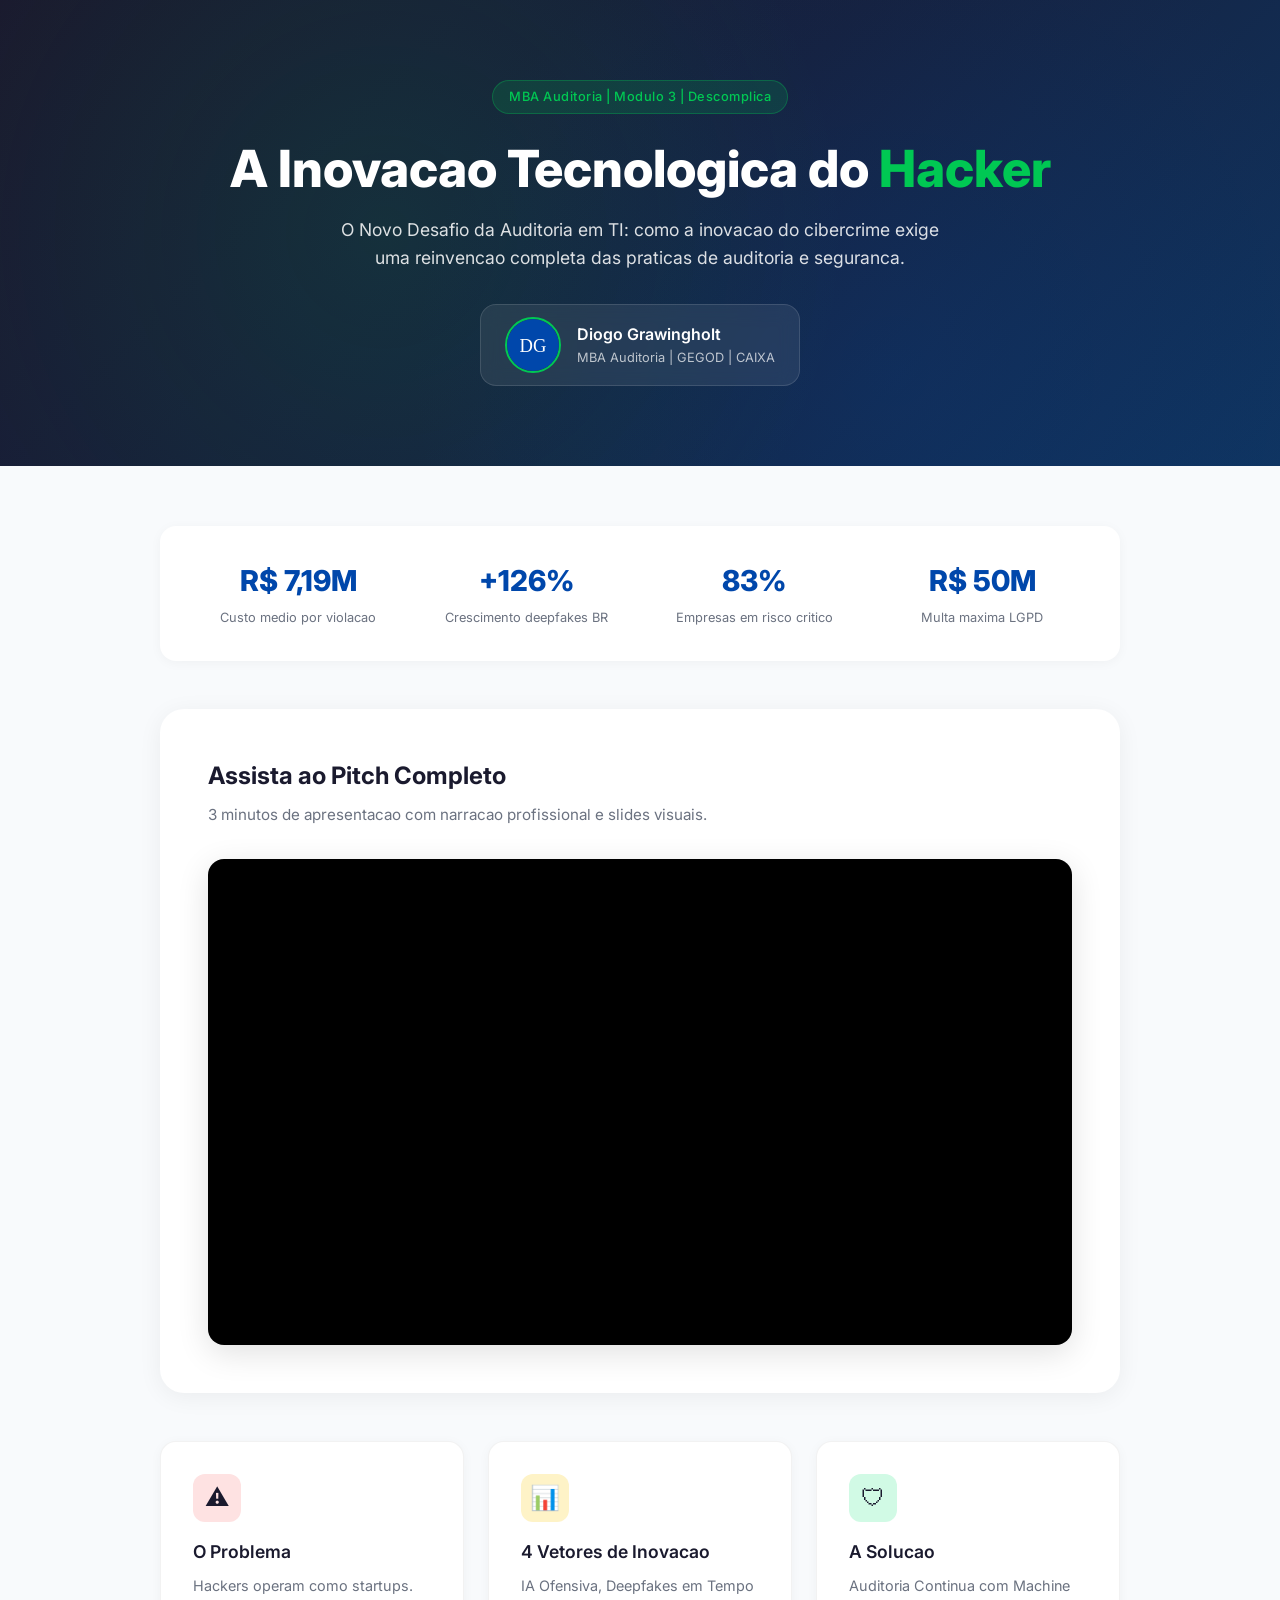
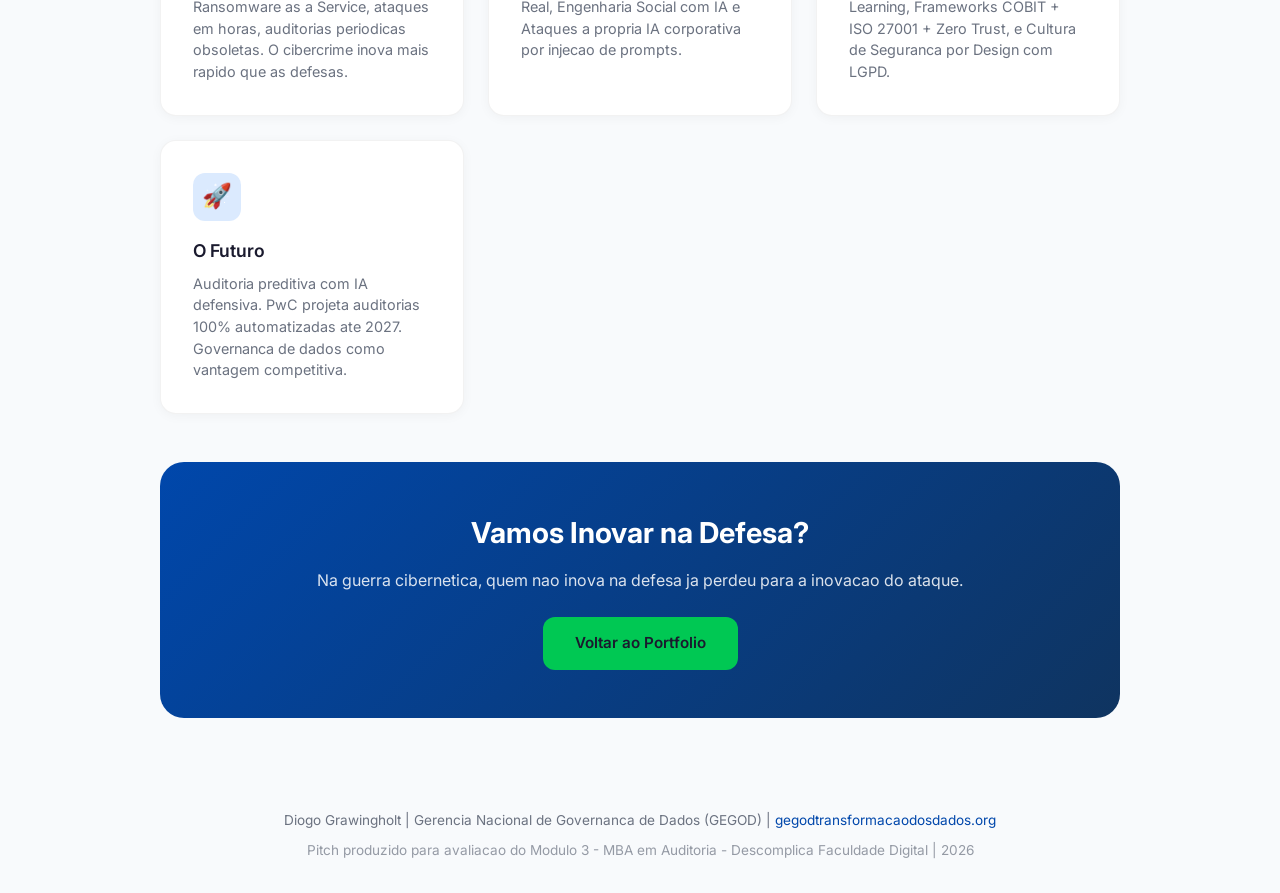
==== pitch-auditoria-ti/index.html @ c82639f3 "feat: Adiciona pagina do Pitch - A Inovacao Tecnologica do Hacker (Auditoria de TI) - Pagina dedicad" ====
<!DOCTYPE html>
<html lang="pt-BR">
<head>
    <meta charset="UTF-8">
    <meta name="viewport" content="width=device-width, initial-scale=1.0">
    <title>Pitch | A Inovação Tecnológica do Hacker - Auditoria de TI</title>
    <meta name="description" content="Pitch MBA Auditoria - A Inovação Tecnológica do Hacker: O Novo Desafio da Auditoria em TI. Por Diogo Grawingholt.">
    <link rel="preconnect" href="https://fonts.googleapis.com">
    <link href="https://fonts.googleapis.com/css2?family=Inter:wght@300;400;500;600;700;800&display=swap" rel="stylesheet">
    <style>
        * { margin: 0; padding: 0; box-sizing: border-box; }
        
        :root {
            --primary: #0047AB;
            --primary-light: #E8F0FE;
            --accent: #00C853;
            --dark: #1A1A2E;
            --gray: #6B7280;
            --light: #F8FAFC;
            --white: #FFFFFF;
        }
        
        body {
            font-family: 'Inter', -apple-system, sans-serif;
            background: var(--light);
            color: var(--dark);
            line-height: 1.6;
        }
        
        .hero {
            background: linear-gradient(135deg, var(--dark) 0%, #16213E 50%, #0F3460 100%);
            color: white;
            padding: 80px 20px;
            text-align: center;
            position: relative;
            overflow: hidden;
        }
        
        .hero::before {
            content: '';
            position: absolute;
            top: 0; left: 0; right: 0; bottom: 0;
            background: radial-gradient(circle at 30% 50%, rgba(0,200,83,0.1) 0%, transparent 50%),
                        radial-gradient(circle at 70% 80%, rgba(0,71,171,0.15) 0%, transparent 50%);
        }
        
        .hero-content { position: relative; z-index: 1; max-width: 900px; margin: 0 auto; }
        
        .hero-badge {
            display: inline-block;
            background: rgba(0,200,83,0.15);
            border: 1px solid rgba(0,200,83,0.3);
            color: var(--accent);
            padding: 6px 16px;
            border-radius: 20px;
            font-size: 0.8rem;
            font-weight: 500;
            letter-spacing: 0.5px;
            margin-bottom: 24px;
        }
        
        .hero h1 {
            font-size: clamp(2rem, 5vw, 3.2rem);
            font-weight: 800;
            margin-bottom: 16px;
            line-height: 1.2;
        }
        
        .hero h1 span { color: var(--accent); }
        
        .hero p {
            font-size: 1.1rem;
            opacity: 0.85;
            max-width: 600px;
            margin: 0 auto 32px;
        }
        
        .author-card {
            display: inline-flex;
            align-items: center;
            gap: 16px;
            background: rgba(255,255,255,0.08);
            border: 1px solid rgba(255,255,255,0.12);
            border-radius: 16px;
            padding: 12px 24px;
            backdrop-filter: blur(10px);
        }
        
        .author-photo {
            width: 56px; height: 56px;
            border-radius: 50%;
            border: 2px solid var(--accent);
            object-fit: cover;
        }
        
        .author-info { text-align: left; }
        .author-info h3 { font-size: 1rem; font-weight: 600; }
        .author-info p { font-size: 0.8rem; opacity: 0.7; margin: 0; }
        
        .container { max-width: 1000px; margin: 0 auto; padding: 60px 20px; }
        
        .video-section {
            background: var(--white);
            border-radius: 24px;
            padding: 48px;
            box-shadow: 0 4px 24px rgba(0,0,0,0.06);
            margin-bottom: 48px;
        }
        
        .video-section h2 {
            font-size: 1.5rem;
            font-weight: 700;
            margin-bottom: 8px;
            color: var(--dark);
        }
        
        .video-section .subtitle {
            color: var(--gray);
            margin-bottom: 32px;
            font-size: 0.95rem;
        }
        
        .video-wrapper {
            position: relative;
            padding-bottom: 56.25%;
            height: 0;
            border-radius: 16px;
            overflow: hidden;
            background: #000;
            box-shadow: 0 8px 32px rgba(0,0,0,0.12);
        }
        
        .video-wrapper iframe, .video-wrapper video {
            position: absolute;
            top: 0; left: 0;
            width: 100%; height: 100%;
            border: none;
        }
        
        .highlights {
            display: grid;
            grid-template-columns: repeat(auto-fit, minmax(280px, 1fr));
            gap: 24px;
            margin-bottom: 48px;
        }
        
        .highlight-card {
            background: var(--white);
            border-radius: 16px;
            padding: 32px;
            box-shadow: 0 2px 12px rgba(0,0,0,0.04);
            border: 1px solid rgba(0,0,0,0.05);
            transition: transform 0.2s, box-shadow 0.2s;
        }
        
        .highlight-card:hover {
            transform: translateY(-4px);
            box-shadow: 0 8px 24px rgba(0,0,0,0.08);
        }
        
        .highlight-card .icon {
            width: 48px; height: 48px;
            border-radius: 12px;
            display: flex;
            align-items: center;
            justify-content: center;
            font-size: 1.5rem;
            margin-bottom: 16px;
        }
        
        .highlight-card h3 { font-size: 1.1rem; font-weight: 600; margin-bottom: 8px; }
        .highlight-card p { color: var(--gray); font-size: 0.9rem; line-height: 1.5; }
        
        .icon-problem { background: #FEE2E2; }
        .icon-solution { background: #D1FAE5; }
        .icon-future { background: #DBEAFE; }
        .icon-data { background: #FEF3C7; }
        
        .stats-bar {
            display: grid;
            grid-template-columns: repeat(auto-fit, minmax(150px, 1fr));
            gap: 16px;
            background: var(--white);
            border-radius: 16px;
            padding: 32px;
            box-shadow: 0 2px 12px rgba(0,0,0,0.04);
            margin-bottom: 48px;
            text-align: center;
        }
        
        .stat-item h4 {
            font-size: 1.8rem;
            font-weight: 800;
            color: var(--primary);
            margin-bottom: 4px;
        }
        
        .stat-item p { font-size: 0.8rem; color: var(--gray); }
        
        .cta-section {
            text-align: center;
            padding: 48px;
            background: linear-gradient(135deg, var(--primary) 0%, #0F3460 100%);
            border-radius: 24px;
            color: white;
        }
        
        .cta-section h2 { font-size: 1.8rem; font-weight: 700; margin-bottom: 12px; }
        .cta-section p { opacity: 0.85; margin-bottom: 24px; }
        
        .cta-btn {
            display: inline-block;
            background: var(--accent);
            color: var(--dark);
            padding: 14px 32px;
            border-radius: 12px;
            text-decoration: none;
            font-weight: 600;
            font-size: 0.95rem;
            transition: transform 0.2s;
        }
        
        .cta-btn:hover { transform: scale(1.05); }
        
        footer {
            text-align: center;
            padding: 32px 20px;
            color: var(--gray);
            font-size: 0.85rem;
        }
        
        footer a { color: var(--primary); text-decoration: none; }
        
        @media (max-width: 768px) {
            .hero { padding: 60px 20px; }
            .video-section { padding: 24px; }
            .container { padding: 32px 16px; }
        }
    </style>
</head>
<body>
    <section class="hero">
        <div class="hero-content">
            <div class="hero-badge">MBA Auditoria | Modulo 3 | Descomplica</div>
            <h1>A Inovacao Tecnologica do <span>Hacker</span></h1>
            <p>O Novo Desafio da Auditoria em TI: como a inovacao do cibercrime exige uma reinvencao completa das praticas de auditoria e seguranca.</p>
            <div class="author-card">
                <img src="https://drive.google.com/thumbnail?id=1hJM7ZNGX90kuk9GygXQZRJ73uEY96oWK&sz=w200" alt="Diogo Grawingholt" class="author-photo" onerror="this.src='data:image/svg+xml,<svg xmlns=%22http://www.w3.org/2000/svg%22 viewBox=%220 0 56 56%22><rect fill=%22%230047AB%22 width=%2256%22 height=%2256%22 rx=%2228%22/><text x=%2228%22 y=%2236%22 text-anchor=%22middle%22 fill=%22white%22 font-size=%2220%22>DG</text></svg>'">
                <div class="author-info">
                    <h3>Diogo Grawingholt</h3>
                    <p>MBA Auditoria | GEGOD | CAIXA</p>
                </div>
            </div>
        </div>
    </section>
    
    <div class="container">
        <div class="stats-bar">
            <div class="stat-item">
                <h4>R$ 7,19M</h4>
                <p>Custo medio por violacao</p>
            </div>
            <div class="stat-item">
                <h4>+126%</h4>
                <p>Crescimento deepfakes BR</p>
            </div>
            <div class="stat-item">
                <h4>83%</h4>
                <p>Empresas em risco critico</p>
            </div>
            <div class="stat-item">
                <h4>R$ 50M</h4>
                <p>Multa maxima LGPD</p>
            </div>
        </div>
        
        <section class="video-section">
            <h2>Assista ao Pitch Completo</h2>
            <p class="subtitle">3 minutos de apresentacao com narracao profissional e slides visuais.</p>
            <div class="video-wrapper">
                <iframe src="https://drive.google.com/file/d/1mTL8l2jeF5rjG9M4jO2i_tODW-f1FjG1/preview" allow="autoplay; encrypted-media" allowfullscreen></iframe>
            </div>
        </section>
        
        <div class="highlights">
            <div class="highlight-card">
                <div class="icon icon-problem">&#9888;</div>
                <h3>O Problema</h3>
                <p>Hackers operam como startups. Ransomware as a Service, ataques em horas, auditorias periodicas obsoletas. O cibercrime inova mais rapido que as defesas.</p>
            </div>
            <div class="highlight-card">
                <div class="icon icon-data">&#128202;</div>
                <h3>4 Vetores de Inovacao</h3>
                <p>IA Ofensiva, Deepfakes em Tempo Real, Engenharia Social com IA e Ataques a propria IA corporativa por injecao de prompts.</p>
            </div>
            <div class="highlight-card">
                <div class="icon icon-solution">&#128737;</div>
                <h3>A Solucao</h3>
                <p>Auditoria Continua com Machine Learning, Frameworks COBIT + ISO 27001 + Zero Trust, e Cultura de Seguranca por Design com LGPD.</p>
            </div>
            <div class="highlight-card">
                <div class="icon icon-future">&#128640;</div>
                <h3>O Futuro</h3>
                <p>Auditoria preditiva com IA defensiva. PwC projeta auditorias 100% automatizadas ate 2027. Governanca de dados como vantagem competitiva.</p>
            </div>
        </div>
        
        <section class="cta-section">
            <h2>Vamos Inovar na Defesa?</h2>
            <p>Na guerra cibernetica, quem nao inova na defesa ja perdeu para a inovacao do ataque.</p>
            <a href="https://gegodtransformacaodosdados.org/" class="cta-btn">Voltar ao Portfolio</a>
        </section>
    </div>
    
    <footer>
        <p>Diogo Grawingholt | Gerencia Nacional de Governanca de Dados (GEGOD) | <a href="https://gegodtransformacaodosdados.org/">gegodtransformacaodosdados.org</a></p>
        <p style="margin-top: 8px; opacity: 0.7;">Pitch produzido para avaliacao do Modulo 3 - MBA em Auditoria - Descomplica Faculdade Digital | 2026</p>
    </footer>
</body>
</html>
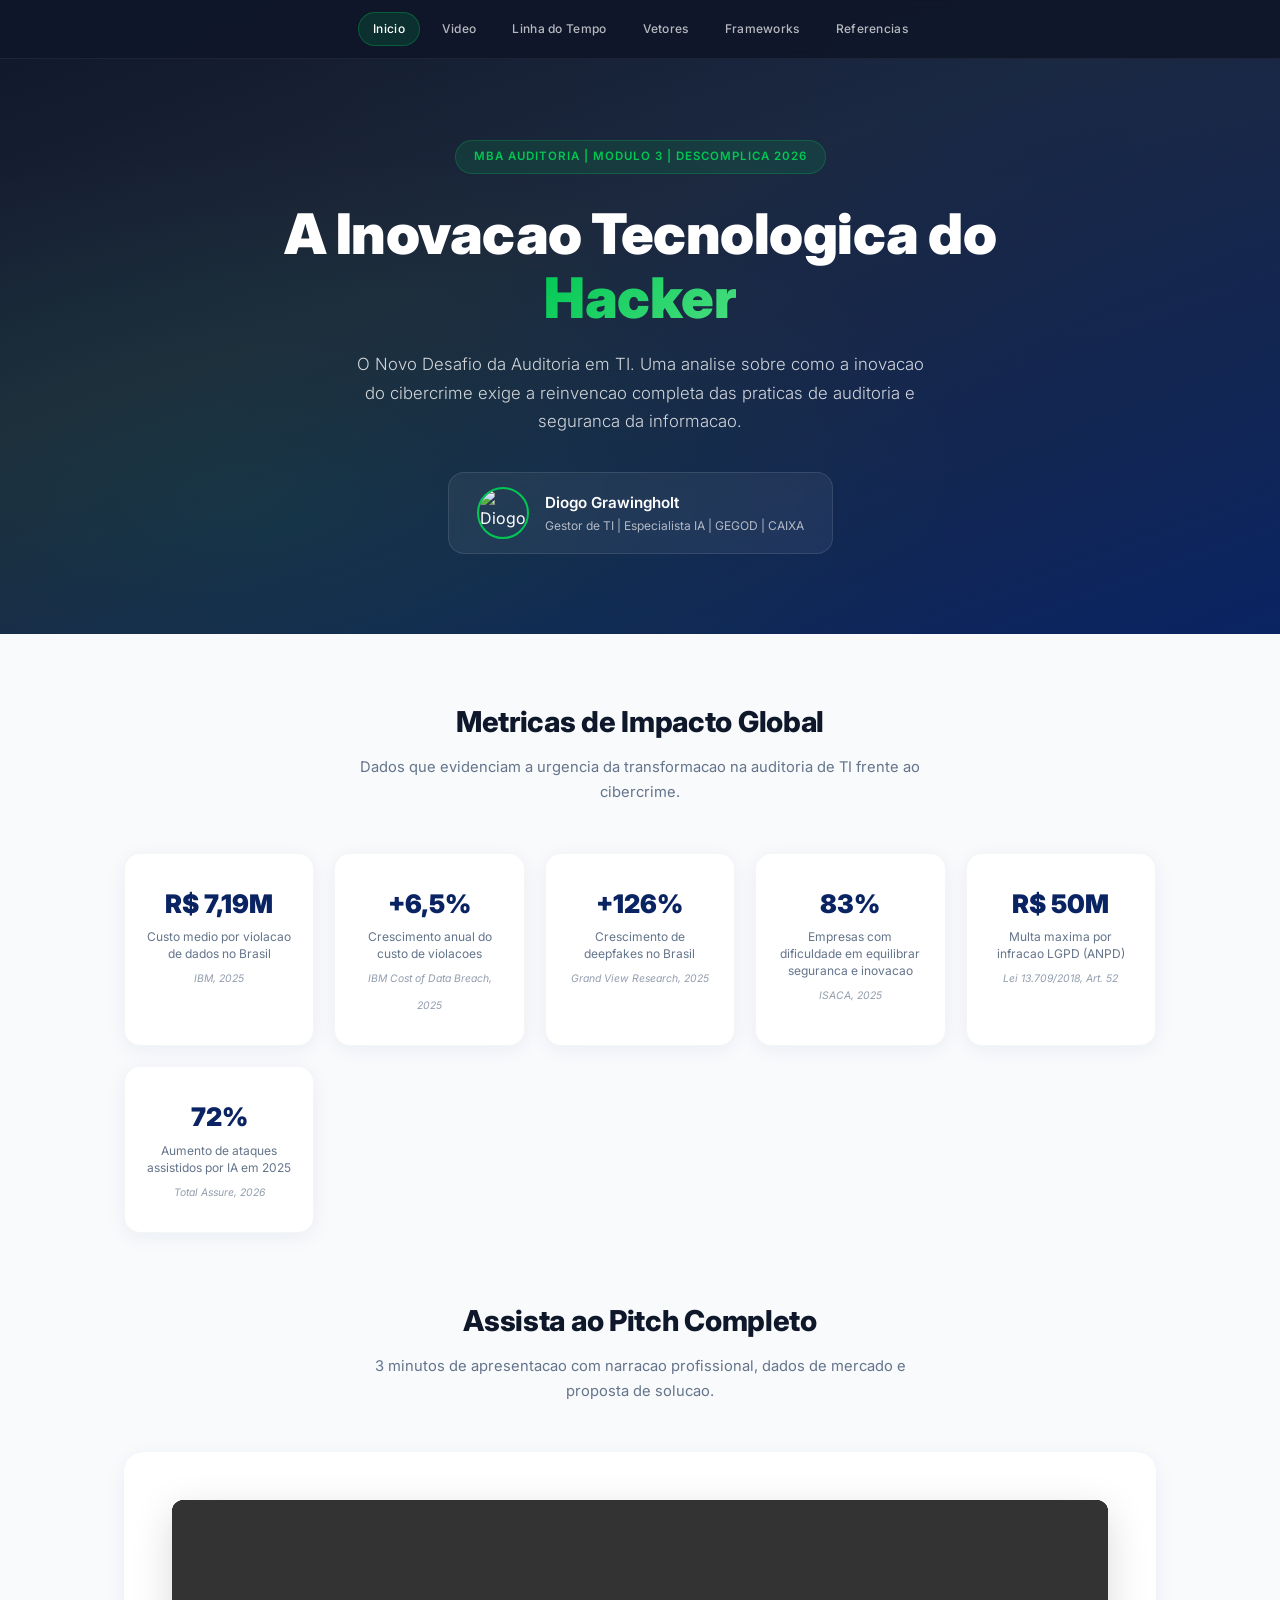
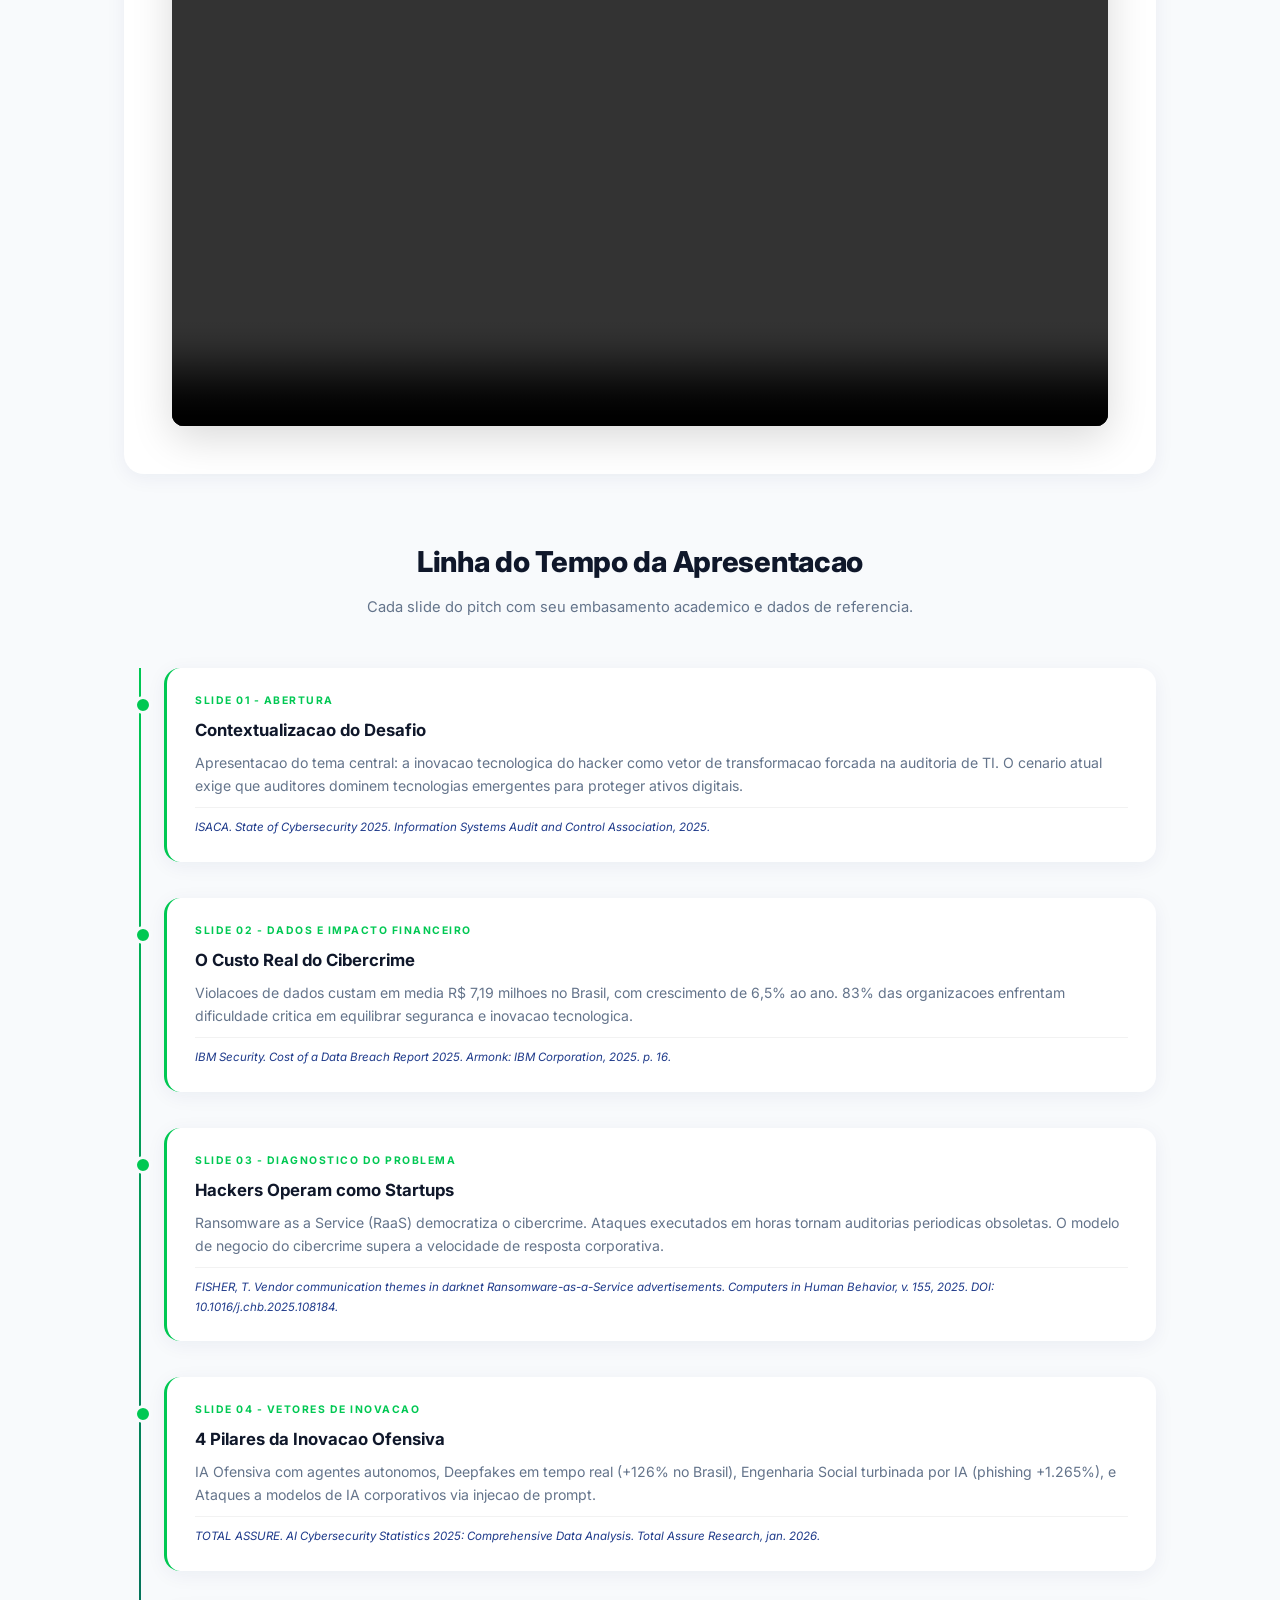
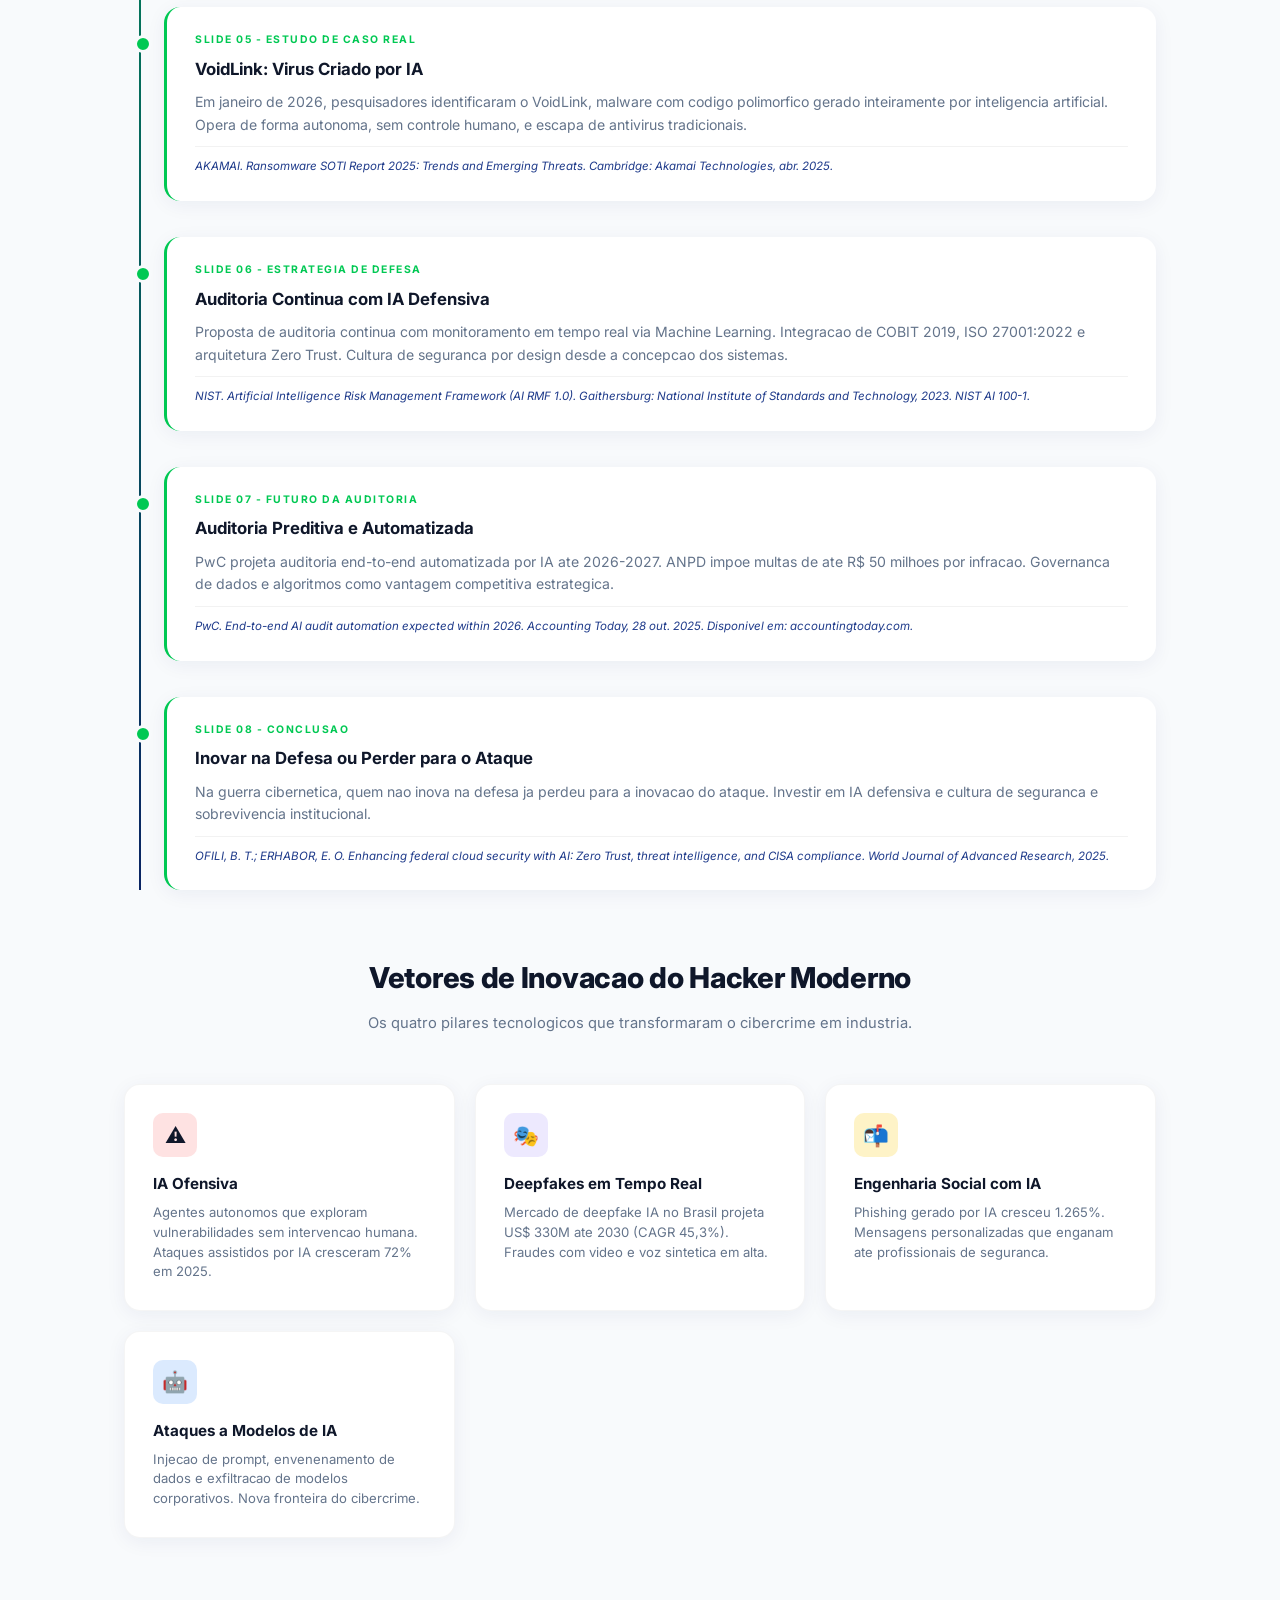
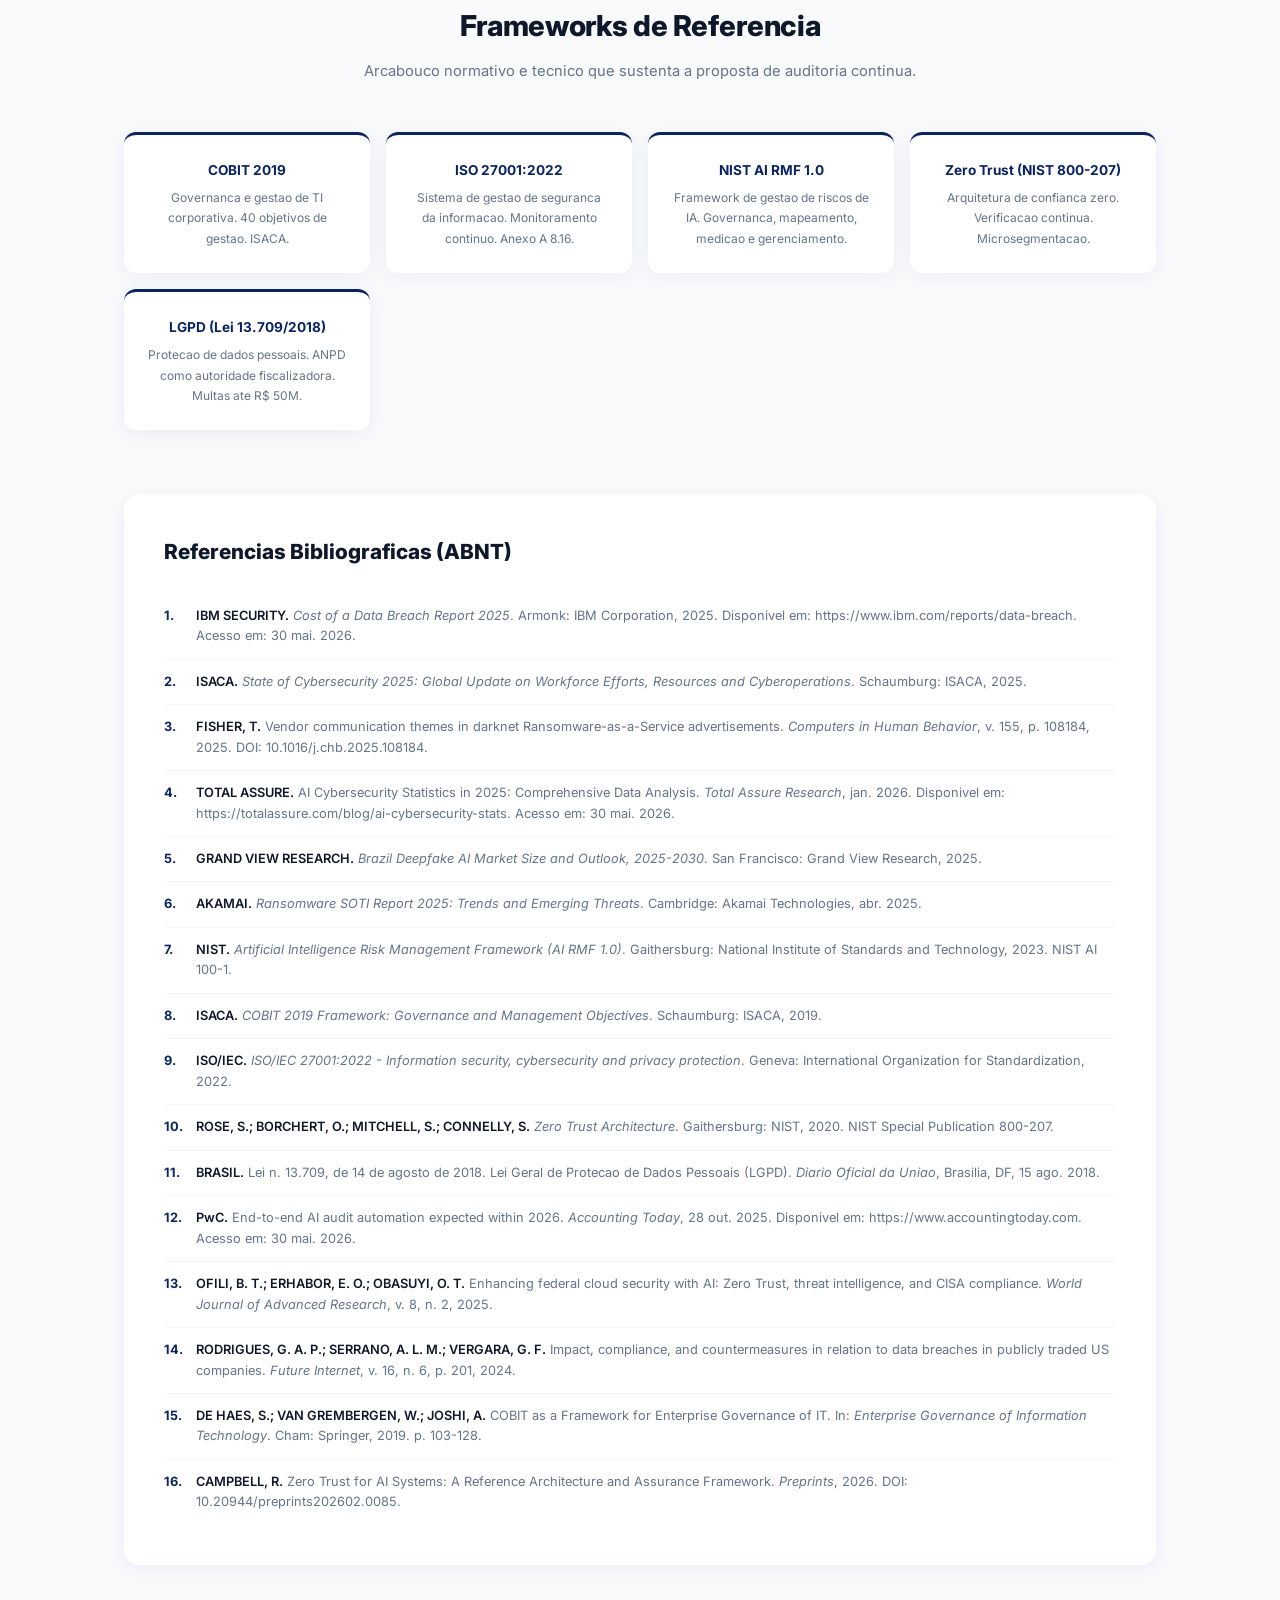
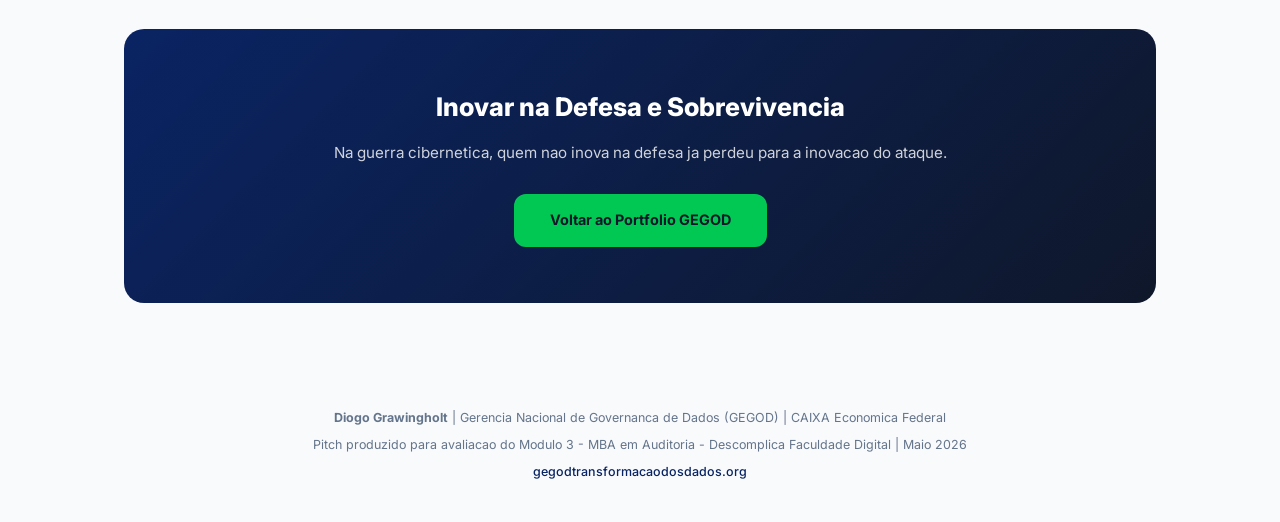
==== commit aa5b5532: "feat: pagina do pitch redesenhada com timeline, referencias ABNT e elementos profissionais" ====
--- a/pitch-auditoria-ti/index.html
+++ b/pitch-auditoria-ti/index.html
@@ -3,318 +3,372 @@
 <head>
     <meta charset="UTF-8">
     <meta name="viewport" content="width=device-width, initial-scale=1.0">
-    <title>Pitch | A Inovação Tecnológica do Hacker - Auditoria de TI</title>
-    <meta name="description" content="Pitch MBA Auditoria - A Inovação Tecnológica do Hacker: O Novo Desafio da Auditoria em TI. Por Diogo Grawingholt.">
+    <title>Pitch | A Inovacao Tecnologica do Hacker - Auditoria de TI | Diogo Grawingholt</title>
+    <meta name="description" content="Pitch MBA Auditoria - A Inovacao Tecnologica do Hacker: O Novo Desafio da Auditoria em TI. Modulo 3 - Descomplica. Por Diogo Grawingholt.">
+    <meta name="author" content="Diogo Grawingholt">
     <link rel="preconnect" href="https://fonts.googleapis.com">
-    <link href="https://fonts.googleapis.com/css2?family=Inter:wght@300;400;500;600;700;800&display=swap" rel="stylesheet">
+    <link href="https://fonts.googleapis.com/css2?family=Inter:wght@300;400;500;600;700;800;900&display=swap" rel="stylesheet">
     <style>
-        * { margin: 0; padding: 0; box-sizing: border-box; }
-        
-        :root {
-            --primary: #0047AB;
-            --primary-light: #E8F0FE;
-            --accent: #00C853;
-            --dark: #1A1A2E;
-            --gray: #6B7280;
-            --light: #F8FAFC;
-            --white: #FFFFFF;
+        *{margin:0;padding:0;box-sizing:border-box}
+        :root{
+            --primary:#0A2463;--primary-mid:#1E3A8A;--accent:#00C853;--accent-soft:#D1FAE5;
+            --dark:#0F172A;--gray:#64748B;--light:#F8FAFC;--white:#FFFFFF;
+            --card-shadow:0 4px 20px rgba(10,36,99,0.06);--radius:16px;
         }
-        
-        body {
-            font-family: 'Inter', -apple-system, sans-serif;
-            background: var(--light);
-            color: var(--dark);
-            line-height: 1.6;
-        }
-        
-        .hero {
-            background: linear-gradient(135deg, var(--dark) 0%, #16213E 50%, #0F3460 100%);
-            color: white;
-            padding: 80px 20px;
-            text-align: center;
-            position: relative;
-            overflow: hidden;
-        }
-        
-        .hero::before {
-            content: '';
-            position: absolute;
-            top: 0; left: 0; right: 0; bottom: 0;
-            background: radial-gradient(circle at 30% 50%, rgba(0,200,83,0.1) 0%, transparent 50%),
-                        radial-gradient(circle at 70% 80%, rgba(0,71,171,0.15) 0%, transparent 50%);
-        }
-        
-        .hero-content { position: relative; z-index: 1; max-width: 900px; margin: 0 auto; }
-        
-        .hero-badge {
-            display: inline-block;
-            background: rgba(0,200,83,0.15);
-            border: 1px solid rgba(0,200,83,0.3);
-            color: var(--accent);
-            padding: 6px 16px;
-            border-radius: 20px;
-            font-size: 0.8rem;
-            font-weight: 500;
-            letter-spacing: 0.5px;
-            margin-bottom: 24px;
-        }
-        
-        .hero h1 {
-            font-size: clamp(2rem, 5vw, 3.2rem);
-            font-weight: 800;
-            margin-bottom: 16px;
-            line-height: 1.2;
-        }
-        
-        .hero h1 span { color: var(--accent); }
-        
-        .hero p {
-            font-size: 1.1rem;
-            opacity: 0.85;
-            max-width: 600px;
-            margin: 0 auto 32px;
-        }
-        
-        .author-card {
-            display: inline-flex;
-            align-items: center;
-            gap: 16px;
-            background: rgba(255,255,255,0.08);
-            border: 1px solid rgba(255,255,255,0.12);
-            border-radius: 16px;
-            padding: 12px 24px;
-            backdrop-filter: blur(10px);
-        }
-        
-        .author-photo {
-            width: 56px; height: 56px;
-            border-radius: 50%;
-            border: 2px solid var(--accent);
-            object-fit: cover;
-        }
-        
-        .author-info { text-align: left; }
-        .author-info h3 { font-size: 1rem; font-weight: 600; }
-        .author-info p { font-size: 0.8rem; opacity: 0.7; margin: 0; }
-        
-        .container { max-width: 1000px; margin: 0 auto; padding: 60px 20px; }
-        
-        .video-section {
-            background: var(--white);
-            border-radius: 24px;
-            padding: 48px;
-            box-shadow: 0 4px 24px rgba(0,0,0,0.06);
-            margin-bottom: 48px;
-        }
-        
-        .video-section h2 {
-            font-size: 1.5rem;
-            font-weight: 700;
-            margin-bottom: 8px;
-            color: var(--dark);
-        }
-        
-        .video-section .subtitle {
-            color: var(--gray);
-            margin-bottom: 32px;
-            font-size: 0.95rem;
-        }
-        
-        .video-wrapper {
-            position: relative;
-            padding-bottom: 56.25%;
-            height: 0;
-            border-radius: 16px;
-            overflow: hidden;
-            background: #000;
-            box-shadow: 0 8px 32px rgba(0,0,0,0.12);
-        }
-        
-        .video-wrapper iframe, .video-wrapper video {
-            position: absolute;
-            top: 0; left: 0;
-            width: 100%; height: 100%;
-            border: none;
-        }
-        
-        .highlights {
-            display: grid;
-            grid-template-columns: repeat(auto-fit, minmax(280px, 1fr));
-            gap: 24px;
-            margin-bottom: 48px;
-        }
-        
-        .highlight-card {
-            background: var(--white);
-            border-radius: 16px;
-            padding: 32px;
-            box-shadow: 0 2px 12px rgba(0,0,0,0.04);
-            border: 1px solid rgba(0,0,0,0.05);
-            transition: transform 0.2s, box-shadow 0.2s;
-        }
-        
-        .highlight-card:hover {
-            transform: translateY(-4px);
-            box-shadow: 0 8px 24px rgba(0,0,0,0.08);
-        }
-        
-        .highlight-card .icon {
-            width: 48px; height: 48px;
-            border-radius: 12px;
-            display: flex;
-            align-items: center;
-            justify-content: center;
-            font-size: 1.5rem;
-            margin-bottom: 16px;
-        }
-        
-        .highlight-card h3 { font-size: 1.1rem; font-weight: 600; margin-bottom: 8px; }
-        .highlight-card p { color: var(--gray); font-size: 0.9rem; line-height: 1.5; }
-        
-        .icon-problem { background: #FEE2E2; }
-        .icon-solution { background: #D1FAE5; }
-        .icon-future { background: #DBEAFE; }
-        .icon-data { background: #FEF3C7; }
-        
-        .stats-bar {
-            display: grid;
-            grid-template-columns: repeat(auto-fit, minmax(150px, 1fr));
-            gap: 16px;
-            background: var(--white);
-            border-radius: 16px;
-            padding: 32px;
-            box-shadow: 0 2px 12px rgba(0,0,0,0.04);
-            margin-bottom: 48px;
-            text-align: center;
-        }
-        
-        .stat-item h4 {
-            font-size: 1.8rem;
-            font-weight: 800;
-            color: var(--primary);
-            margin-bottom: 4px;
-        }
-        
-        .stat-item p { font-size: 0.8rem; color: var(--gray); }
-        
-        .cta-section {
-            text-align: center;
-            padding: 48px;
-            background: linear-gradient(135deg, var(--primary) 0%, #0F3460 100%);
-            border-radius: 24px;
-            color: white;
-        }
-        
-        .cta-section h2 { font-size: 1.8rem; font-weight: 700; margin-bottom: 12px; }
-        .cta-section p { opacity: 0.85; margin-bottom: 24px; }
-        
-        .cta-btn {
-            display: inline-block;
-            background: var(--accent);
-            color: var(--dark);
-            padding: 14px 32px;
-            border-radius: 12px;
-            text-decoration: none;
-            font-weight: 600;
-            font-size: 0.95rem;
-            transition: transform 0.2s;
-        }
-        
-        .cta-btn:hover { transform: scale(1.05); }
-        
-        footer {
-            text-align: center;
-            padding: 32px 20px;
-            color: var(--gray);
-            font-size: 0.85rem;
-        }
-        
-        footer a { color: var(--primary); text-decoration: none; }
-        
-        @media (max-width: 768px) {
-            .hero { padding: 60px 20px; }
-            .video-section { padding: 24px; }
-            .container { padding: 32px 16px; }
+        body{font-family:'Inter',system-ui,sans-serif;background:var(--light);color:var(--dark);line-height:1.7;-webkit-font-smoothing:antialiased}
+        
+        /* NAV FIXA */
+        .nav{position:fixed;top:0;left:0;right:0;z-index:100;background:rgba(15,23,42,0.95);backdrop-filter:blur(12px);border-bottom:1px solid rgba(255,255,255,0.06);padding:12px 24px;display:flex;align-items:center;justify-content:center;gap:8px;flex-wrap:wrap}
+        .nav a{color:rgba(255,255,255,0.7);text-decoration:none;font-size:0.75rem;font-weight:500;padding:6px 14px;border-radius:20px;transition:all 0.2s;letter-spacing:0.3px}
+        .nav a:hover,.nav a.active{color:#fff;background:rgba(0,200,83,0.15);border:1px solid rgba(0,200,83,0.3)}
+        
+        /* HERO */
+        .hero{background:linear-gradient(160deg,var(--dark) 0%,#1E293B 40%,var(--primary) 100%);color:#fff;padding:140px 24px 80px;text-align:center;position:relative;overflow:hidden}
+        .hero::before{content:'';position:absolute;inset:0;background:radial-gradient(ellipse at 20% 80%,rgba(0,200,83,0.08) 0%,transparent 50%),radial-gradient(ellipse at 80% 20%,rgba(10,36,99,0.2) 0%,transparent 50%)}
+        .hero-content{position:relative;z-index:1;max-width:800px;margin:0 auto}
+        .hero-badge{display:inline-block;background:rgba(0,200,83,0.12);border:1px solid rgba(0,200,83,0.25);color:var(--accent);padding:6px 18px;border-radius:24px;font-size:0.72rem;font-weight:600;letter-spacing:1px;text-transform:uppercase;margin-bottom:28px}
+        .hero h1{font-size:clamp(2.2rem,5vw,3.5rem);font-weight:900;margin-bottom:20px;line-height:1.15;letter-spacing:-0.5px}
+        .hero h1 span{background:linear-gradient(135deg,var(--accent),#4ADE80);-webkit-background-clip:text;-webkit-text-fill-color:transparent}
+        .hero-sub{font-size:1.05rem;opacity:0.8;max-width:580px;margin:0 auto 36px;font-weight:300}
+        .author-card{display:inline-flex;align-items:center;gap:16px;background:rgba(255,255,255,0.06);border:1px solid rgba(255,255,255,0.1);border-radius:var(--radius);padding:14px 28px;backdrop-filter:blur(8px)}
+        .author-photo{width:52px;height:52px;border-radius:50%;border:2px solid var(--accent);object-fit:cover}
+        .author-info{text-align:left}
+        .author-info h3{font-size:0.95rem;font-weight:600}
+        .author-info p{font-size:0.75rem;opacity:0.65;margin:0}
+        
+        /* CONTAINER */
+        .container{max-width:1080px;margin:0 auto;padding:64px 24px}
+        section{scroll-margin-top:60px}
+        
+        /* SECTION TITLES */
+        .section-header{text-align:center;margin-bottom:48px}
+        .section-header h2{font-size:1.8rem;font-weight:800;color:var(--dark);margin-bottom:8px;letter-spacing:-0.3px}
+        .section-header p{color:var(--gray);font-size:0.92rem;max-width:560px;margin:0 auto}
+        
+        /* STATS */
+        .stats{display:grid;grid-template-columns:repeat(auto-fit,minmax(180px,1fr));gap:20px;margin-bottom:64px}
+        .stat-card{background:var(--white);border-radius:var(--radius);padding:28px 20px;text-align:center;box-shadow:var(--card-shadow);border:1px solid rgba(0,0,0,0.04);transition:transform 0.2s}
+        .stat-card:hover{transform:translateY(-3px)}
+        .stat-card h4{font-size:1.6rem;font-weight:900;color:var(--primary);margin-bottom:4px}
+        .stat-card p{font-size:0.75rem;color:var(--gray);line-height:1.4}
+        .stat-card .source{font-size:0.65rem;color:var(--gray);opacity:0.7;margin-top:8px;font-style:italic}
+        
+        /* VIDEO */
+        .video-section{background:var(--white);border-radius:20px;padding:48px;box-shadow:var(--card-shadow);margin-bottom:64px}
+        .video-wrapper{position:relative;padding-bottom:56.25%;height:0;border-radius:12px;overflow:hidden;background:#000;box-shadow:0 12px 40px rgba(0,0,0,0.15)}
+        .video-wrapper video,.video-wrapper iframe{position:absolute;top:0;left:0;width:100%;height:100%;border:none}
+        
+        /* TIMELINE */
+        .timeline{position:relative;padding-left:40px;margin-bottom:64px}
+        .timeline::before{content:'';position:absolute;left:15px;top:0;bottom:0;width:2px;background:linear-gradient(180deg,var(--accent),var(--primary))}
+        .timeline-item{position:relative;margin-bottom:36px;padding:24px 28px;background:var(--white);border-radius:var(--radius);box-shadow:var(--card-shadow);border-left:3px solid var(--accent)}
+        .timeline-item::before{content:'';position:absolute;left:-33px;top:28px;width:12px;height:12px;border-radius:50%;background:var(--accent);border:3px solid var(--light)}
+        .timeline-item .slide-num{font-size:0.65rem;font-weight:700;color:var(--accent);text-transform:uppercase;letter-spacing:1.5px;margin-bottom:6px}
+        .timeline-item h3{font-size:1.05rem;font-weight:700;color:var(--dark);margin-bottom:8px}
+        .timeline-item p{font-size:0.88rem;color:var(--gray);line-height:1.6}
+        .timeline-item .ref{font-size:0.72rem;color:var(--primary-mid);margin-top:10px;padding-top:10px;border-top:1px solid rgba(0,0,0,0.05);font-style:italic}
+        
+        /* HIGHLIGHTS GRID */
+        .highlights{display:grid;grid-template-columns:repeat(auto-fit,minmax(260px,1fr));gap:20px;margin-bottom:64px}
+        .highlight-card{background:var(--white);border-radius:var(--radius);padding:28px;box-shadow:var(--card-shadow);border:1px solid rgba(0,0,0,0.04);transition:transform 0.2s,box-shadow 0.2s}
+        .highlight-card:hover{transform:translateY(-4px);box-shadow:0 12px 32px rgba(0,0,0,0.08)}
+        .highlight-card .icon{width:44px;height:44px;border-radius:10px;display:flex;align-items:center;justify-content:center;font-size:1.3rem;margin-bottom:14px}
+        .highlight-card h3{font-size:0.95rem;font-weight:700;margin-bottom:6px}
+        .highlight-card p{color:var(--gray);font-size:0.82rem;line-height:1.5}
+        .ic-red{background:#FEE2E2}.ic-green{background:#D1FAE5}.ic-blue{background:#DBEAFE}.ic-yellow{background:#FEF3C7}.ic-purple{background:#EDE9FE}
+        
+        /* FRAMEWORKS */
+        .frameworks{display:grid;grid-template-columns:repeat(auto-fit,minmax(200px,1fr));gap:16px;margin-bottom:64px}
+        .fw-card{background:var(--white);border-radius:12px;padding:24px;text-align:center;box-shadow:var(--card-shadow);border-top:3px solid var(--primary)}
+        .fw-card h4{font-size:0.85rem;font-weight:700;color:var(--primary);margin-bottom:6px}
+        .fw-card p{font-size:0.75rem;color:var(--gray)}
+        
+        /* REFERENCES */
+        .references{background:var(--white);border-radius:var(--radius);padding:40px;box-shadow:var(--card-shadow);margin-bottom:64px}
+        .references h2{font-size:1.3rem;font-weight:800;margin-bottom:24px;color:var(--dark)}
+        .ref-list{list-style:none;counter-reset:ref-counter}
+        .ref-list li{counter-increment:ref-counter;padding:12px 0;border-bottom:1px solid rgba(0,0,0,0.04);font-size:0.8rem;color:var(--gray);line-height:1.6;padding-left:32px;position:relative}
+        .ref-list li::before{content:counter(ref-counter) ".";position:absolute;left:0;font-weight:700;color:var(--primary)}
+        .ref-list li:last-child{border-bottom:none}
+        .ref-list .author{font-weight:600;color:var(--dark)}
+        
+        /* CTA */
+        .cta-section{text-align:center;padding:56px 40px;background:linear-gradient(135deg,var(--primary) 0%,var(--dark) 100%);border-radius:20px;color:#fff}
+        .cta-section h2{font-size:1.6rem;font-weight:800;margin-bottom:12px}
+        .cta-section p{opacity:0.8;margin-bottom:28px;font-size:0.95rem}
+        .cta-btn{display:inline-block;background:var(--accent);color:var(--dark);padding:14px 36px;border-radius:12px;text-decoration:none;font-weight:700;font-size:0.9rem;transition:transform 0.2s,box-shadow 0.2s}
+        .cta-btn:hover{transform:scale(1.04);box-shadow:0 8px 24px rgba(0,200,83,0.3)}
+        
+        /* FOOTER */
+        footer{text-align:center;padding:40px 24px;color:var(--gray);font-size:0.78rem}
+        footer a{color:var(--primary);text-decoration:none;font-weight:500}
+        
+        @media(max-width:768px){
+            .hero{padding:120px 20px 60px}
+            .video-section{padding:24px}
+            .container{padding:40px 16px}
+            .timeline{padding-left:32px}
+            .references{padding:24px}
+            .nav{gap:4px}
+            .nav a{font-size:0.68rem;padding:5px 10px}
         }
     </style>
 </head>
 <body>
-    <section class="hero">
+    <!-- ============================================================
+         Pagina do Pitch: A Inovacao Tecnologica do Hacker
+         Autor: Diogo Grawingholt
+         MBA Auditoria - Modulo 3 - Descomplica Faculdade Digital
+         Site: https://gegodtransformacaodosdados.org
+         ============================================================ -->
+    
+    <nav class="nav">
+        <a href="#inicio" class="active">Inicio</a>
+        <a href="#video">Video</a>
+        <a href="#timeline">Linha do Tempo</a>
+        <a href="#vetores">Vetores</a>
+        <a href="#frameworks">Frameworks</a>
+        <a href="#referencias">Referencias</a>
+    </nav>
+    
+    <section class="hero" id="inicio">
         <div class="hero-content">
-            <div class="hero-badge">MBA Auditoria | Modulo 3 | Descomplica</div>
+            <div class="hero-badge">MBA Auditoria | Modulo 3 | Descomplica 2026</div>
             <h1>A Inovacao Tecnologica do <span>Hacker</span></h1>
-            <p>O Novo Desafio da Auditoria em TI: como a inovacao do cibercrime exige uma reinvencao completa das praticas de auditoria e seguranca.</p>
+            <p class="hero-sub">O Novo Desafio da Auditoria em TI. Uma analise sobre como a inovacao do cibercrime exige a reinvencao completa das praticas de auditoria e seguranca da informacao.</p>
             <div class="author-card">
-                <img src="https://drive.google.com/thumbnail?id=1hJM7ZNGX90kuk9GygXQZRJ73uEY96oWK&sz=w200" alt="Diogo Grawingholt" class="author-photo" onerror="this.src='data:image/svg+xml,<svg xmlns=%22http://www.w3.org/2000/svg%22 viewBox=%220 0 56 56%22><rect fill=%22%230047AB%22 width=%2256%22 height=%2256%22 rx=%2228%22/><text x=%2228%22 y=%2236%22 text-anchor=%22middle%22 fill=%22white%22 font-size=%2220%22>DG</text></svg>'">
+                <img src="https://files.manuscdn.com/user_upload_by_module/session_file/310519663233141751/OqyCrBVQhAOkahqF.png" alt="Diogo Grawingholt" class="author-photo">
                 <div class="author-info">
                     <h3>Diogo Grawingholt</h3>
-                    <p>MBA Auditoria | GEGOD | CAIXA</p>
+                    <p>Gestor de TI | Especialista IA | GEGOD | CAIXA</p>
                 </div>
             </div>
         </div>
     </section>
     
     <div class="container">
-        <div class="stats-bar">
-            <div class="stat-item">
-                <h4>R$ 7,19M</h4>
-                <p>Custo medio por violacao</p>
-            </div>
-            <div class="stat-item">
-                <h4>+126%</h4>
-                <p>Crescimento deepfakes BR</p>
-            </div>
-            <div class="stat-item">
-                <h4>83%</h4>
-                <p>Empresas em risco critico</p>
-            </div>
-            <div class="stat-item">
-                <h4>R$ 50M</h4>
-                <p>Multa maxima LGPD</p>
-            </div>
-        </div>
-        
-        <section class="video-section">
-            <h2>Assista ao Pitch Completo</h2>
-            <p class="subtitle">3 minutos de apresentacao com narracao profissional e slides visuais.</p>
-            <div class="video-wrapper">
-                <iframe src="https://drive.google.com/file/d/1mTL8l2jeF5rjG9M4jO2i_tODW-f1FjG1/preview" allow="autoplay; encrypted-media" allowfullscreen></iframe>
-            </div>
-        </section>
-        
-        <div class="highlights">
-            <div class="highlight-card">
-                <div class="icon icon-problem">&#9888;</div>
-                <h3>O Problema</h3>
-                <p>Hackers operam como startups. Ransomware as a Service, ataques em horas, auditorias periodicas obsoletas. O cibercrime inova mais rapido que as defesas.</p>
-            </div>
-            <div class="highlight-card">
-                <div class="icon icon-data">&#128202;</div>
-                <h3>4 Vetores de Inovacao</h3>
-                <p>IA Ofensiva, Deepfakes em Tempo Real, Engenharia Social com IA e Ataques a propria IA corporativa por injecao de prompts.</p>
-            </div>
-            <div class="highlight-card">
-                <div class="icon icon-solution">&#128737;</div>
-                <h3>A Solucao</h3>
-                <p>Auditoria Continua com Machine Learning, Frameworks COBIT + ISO 27001 + Zero Trust, e Cultura de Seguranca por Design com LGPD.</p>
-            </div>
-            <div class="highlight-card">
-                <div class="icon icon-future">&#128640;</div>
-                <h3>O Futuro</h3>
-                <p>Auditoria preditiva com IA defensiva. PwC projeta auditorias 100% automatizadas ate 2027. Governanca de dados como vantagem competitiva.</p>
-            </div>
-        </div>
-        
+        
+        <!-- METRICAS DE IMPACTO -->
+        <section id="metricas">
+            <div class="section-header">
+                <h2>Metricas de Impacto Global</h2>
+                <p>Dados que evidenciam a urgencia da transformacao na auditoria de TI frente ao cibercrime.</p>
+            </div>
+            <div class="stats">
+                <div class="stat-card">
+                    <h4>R$ 7,19M</h4>
+                    <p>Custo medio por violacao de dados no Brasil</p>
+                    <span class="source">IBM, 2025</span>
+                </div>
+                <div class="stat-card">
+                    <h4>+6,5%</h4>
+                    <p>Crescimento anual do custo de violacoes</p>
+                    <span class="source">IBM Cost of Data Breach, 2025</span>
+                </div>
+                <div class="stat-card">
+                    <h4>+126%</h4>
+                    <p>Crescimento de deepfakes no Brasil</p>
+                    <span class="source">Grand View Research, 2025</span>
+                </div>
+                <div class="stat-card">
+                    <h4>83%</h4>
+                    <p>Empresas com dificuldade em equilibrar seguranca e inovacao</p>
+                    <span class="source">ISACA, 2025</span>
+                </div>
+                <div class="stat-card">
+                    <h4>R$ 50M</h4>
+                    <p>Multa maxima por infracao LGPD (ANPD)</p>
+                    <span class="source">Lei 13.709/2018, Art. 52</span>
+                </div>
+                <div class="stat-card">
+                    <h4>72%</h4>
+                    <p>Aumento de ataques assistidos por IA em 2025</p>
+                    <span class="source">Total Assure, 2026</span>
+                </div>
+            </div>
+        </section>
+        
+        <!-- VIDEO -->
+        <section id="video">
+            <div class="section-header">
+                <h2>Assista ao Pitch Completo</h2>
+                <p>3 minutos de apresentacao com narracao profissional, dados de mercado e proposta de solucao.</p>
+            </div>
+            <div class="video-section">
+                <div class="video-wrapper">
+                    <video controls preload="metadata" style="background:#000;">
+                        <source src="video.mp4" type="video/mp4">
+                        Seu navegador nao suporta video HTML5. <a href="https://drive.google.com/file/d/1mTL8l2jeF5rjG9M4jO2i_tODW-f1FjG1/view">Clique aqui para assistir.</a>
+                    </video>
+                </div>
+            </div>
+        </section>
+        
+        <!-- LINHA DO TEMPO DOS SLIDES -->
+        <section id="timeline">
+            <div class="section-header">
+                <h2>Linha do Tempo da Apresentacao</h2>
+                <p>Cada slide do pitch com seu embasamento academico e dados de referencia.</p>
+            </div>
+            <div class="timeline">
+                <div class="timeline-item">
+                    <div class="slide-num">Slide 01 - Abertura</div>
+                    <h3>Contextualizacao do Desafio</h3>
+                    <p>Apresentacao do tema central: a inovacao tecnologica do hacker como vetor de transformacao forcada na auditoria de TI. O cenario atual exige que auditores dominem tecnologias emergentes para proteger ativos digitais.</p>
+                    <div class="ref">ISACA. <em>State of Cybersecurity 2025</em>. Information Systems Audit and Control Association, 2025.</div>
+                </div>
+                <div class="timeline-item">
+                    <div class="slide-num">Slide 02 - Dados e Impacto Financeiro</div>
+                    <h3>O Custo Real do Cibercrime</h3>
+                    <p>Violacoes de dados custam em media R$ 7,19 milhoes no Brasil, com crescimento de 6,5% ao ano. 83% das organizacoes enfrentam dificuldade critica em equilibrar seguranca e inovacao tecnologica.</p>
+                    <div class="ref">IBM Security. <em>Cost of a Data Breach Report 2025</em>. Armonk: IBM Corporation, 2025. p. 16.</div>
+                </div>
+                <div class="timeline-item">
+                    <div class="slide-num">Slide 03 - Diagnostico do Problema</div>
+                    <h3>Hackers Operam como Startups</h3>
+                    <p>Ransomware as a Service (RaaS) democratiza o cibercrime. Ataques executados em horas tornam auditorias periodicas obsoletas. O modelo de negocio do cibercrime supera a velocidade de resposta corporativa.</p>
+                    <div class="ref">FISHER, T. Vendor communication themes in darknet Ransomware-as-a-Service advertisements. <em>Computers in Human Behavior</em>, v. 155, 2025. DOI: 10.1016/j.chb.2025.108184.</div>
+                </div>
+                <div class="timeline-item">
+                    <div class="slide-num">Slide 04 - Vetores de Inovacao</div>
+                    <h3>4 Pilares da Inovacao Ofensiva</h3>
+                    <p>IA Ofensiva com agentes autonomos, Deepfakes em tempo real (+126% no Brasil), Engenharia Social turbinada por IA (phishing +1.265%), e Ataques a modelos de IA corporativos via injecao de prompt.</p>
+                    <div class="ref">TOTAL ASSURE. <em>AI Cybersecurity Statistics 2025: Comprehensive Data Analysis</em>. Total Assure Research, jan. 2026.</div>
+                </div>
+                <div class="timeline-item">
+                    <div class="slide-num">Slide 05 - Estudo de Caso Real</div>
+                    <h3>VoidLink: Virus Criado por IA</h3>
+                    <p>Em janeiro de 2026, pesquisadores identificaram o VoidLink, malware com codigo polimorfico gerado inteiramente por inteligencia artificial. Opera de forma autonoma, sem controle humano, e escapa de antivirus tradicionais.</p>
+                    <div class="ref">AKAMAI. <em>Ransomware SOTI Report 2025: Trends and Emerging Threats</em>. Cambridge: Akamai Technologies, abr. 2025.</div>
+                </div>
+                <div class="timeline-item">
+                    <div class="slide-num">Slide 06 - Estrategia de Defesa</div>
+                    <h3>Auditoria Continua com IA Defensiva</h3>
+                    <p>Proposta de auditoria continua com monitoramento em tempo real via Machine Learning. Integracao de COBIT 2019, ISO 27001:2022 e arquitetura Zero Trust. Cultura de seguranca por design desde a concepcao dos sistemas.</p>
+                    <div class="ref">NIST. <em>Artificial Intelligence Risk Management Framework (AI RMF 1.0)</em>. Gaithersburg: National Institute of Standards and Technology, 2023. NIST AI 100-1.</div>
+                </div>
+                <div class="timeline-item">
+                    <div class="slide-num">Slide 07 - Futuro da Auditoria</div>
+                    <h3>Auditoria Preditiva e Automatizada</h3>
+                    <p>PwC projeta auditoria end-to-end automatizada por IA ate 2026-2027. ANPD impoe multas de ate R$ 50 milhoes por infracao. Governanca de dados e algoritmos como vantagem competitiva estrategica.</p>
+                    <div class="ref">PwC. End-to-end AI audit automation expected within 2026. <em>Accounting Today</em>, 28 out. 2025. Disponivel em: accountingtoday.com.</div>
+                </div>
+                <div class="timeline-item">
+                    <div class="slide-num">Slide 08 - Conclusao</div>
+                    <h3>Inovar na Defesa ou Perder para o Ataque</h3>
+                    <p>Na guerra cibernetica, quem nao inova na defesa ja perdeu para a inovacao do ataque. Investir em IA defensiva e cultura de seguranca e sobrevivencia institucional.</p>
+                    <div class="ref">OFILI, B. T.; ERHABOR, E. O. Enhancing federal cloud security with AI: Zero Trust, threat intelligence, and CISA compliance. <em>World Journal of Advanced Research</em>, 2025.</div>
+                </div>
+            </div>
+        </section>
+        
+        <!-- VETORES DE INOVACAO -->
+        <section id="vetores">
+            <div class="section-header">
+                <h2>Vetores de Inovacao do Hacker Moderno</h2>
+                <p>Os quatro pilares tecnologicos que transformaram o cibercrime em industria.</p>
+            </div>
+            <div class="highlights">
+                <div class="highlight-card">
+                    <div class="icon ic-red">&#9888;</div>
+                    <h3>IA Ofensiva</h3>
+                    <p>Agentes autonomos que exploram vulnerabilidades sem intervencao humana. Ataques assistidos por IA cresceram 72% em 2025.</p>
+                </div>
+                <div class="highlight-card">
+                    <div class="icon ic-purple">&#127917;</div>
+                    <h3>Deepfakes em Tempo Real</h3>
+                    <p>Mercado de deepfake IA no Brasil projeta US$ 330M ate 2030 (CAGR 45,3%). Fraudes com video e voz sintetica em alta.</p>
+                </div>
+                <div class="highlight-card">
+                    <div class="icon ic-yellow">&#128236;</div>
+                    <h3>Engenharia Social com IA</h3>
+                    <p>Phishing gerado por IA cresceu 1.265%. Mensagens personalizadas que enganam ate profissionais de seguranca.</p>
+                </div>
+                <div class="highlight-card">
+                    <div class="icon ic-blue">&#129302;</div>
+                    <h3>Ataques a Modelos de IA</h3>
+                    <p>Injecao de prompt, envenenamento de dados e exfiltracao de modelos corporativos. Nova fronteira do cibercrime.</p>
+                </div>
+            </div>
+        </section>
+        
+        <!-- FRAMEWORKS -->
+        <section id="frameworks">
+            <div class="section-header">
+                <h2>Frameworks de Referencia</h2>
+                <p>Arcabouco normativo e tecnico que sustenta a proposta de auditoria continua.</p>
+            </div>
+            <div class="frameworks">
+                <div class="fw-card">
+                    <h4>COBIT 2019</h4>
+                    <p>Governanca e gestao de TI corporativa. 40 objetivos de gestao. ISACA.</p>
+                </div>
+                <div class="fw-card">
+                    <h4>ISO 27001:2022</h4>
+                    <p>Sistema de gestao de seguranca da informacao. Monitoramento continuo. Anexo A 8.16.</p>
+                </div>
+                <div class="fw-card">
+                    <h4>NIST AI RMF 1.0</h4>
+                    <p>Framework de gestao de riscos de IA. Governanca, mapeamento, medicao e gerenciamento.</p>
+                </div>
+                <div class="fw-card">
+                    <h4>Zero Trust (NIST 800-207)</h4>
+                    <p>Arquitetura de confianca zero. Verificacao continua. Microsegmentacao.</p>
+                </div>
+                <div class="fw-card">
+                    <h4>LGPD (Lei 13.709/2018)</h4>
+                    <p>Protecao de dados pessoais. ANPD como autoridade fiscalizadora. Multas ate R$ 50M.</p>
+                </div>
+            </div>
+        </section>
+        
+        <!-- REFERENCIAS ACADEMICAS -->
+        <section id="referencias">
+            <div class="references">
+                <h2>Referencias Bibliograficas (ABNT)</h2>
+                <ol class="ref-list">
+                    <li><span class="author">IBM SECURITY.</span> <em>Cost of a Data Breach Report 2025</em>. Armonk: IBM Corporation, 2025. Disponivel em: https://www.ibm.com/reports/data-breach. Acesso em: 30 mai. 2026.</li>
+                    <li><span class="author">ISACA.</span> <em>State of Cybersecurity 2025: Global Update on Workforce Efforts, Resources and Cyberoperations</em>. Schaumburg: ISACA, 2025.</li>
+                    <li><span class="author">FISHER, T.</span> Vendor communication themes in darknet Ransomware-as-a-Service advertisements. <em>Computers in Human Behavior</em>, v. 155, p. 108184, 2025. DOI: 10.1016/j.chb.2025.108184.</li>
+                    <li><span class="author">TOTAL ASSURE.</span> AI Cybersecurity Statistics in 2025: Comprehensive Data Analysis. <em>Total Assure Research</em>, jan. 2026. Disponivel em: https://totalassure.com/blog/ai-cybersecurity-stats. Acesso em: 30 mai. 2026.</li>
+                    <li><span class="author">GRAND VIEW RESEARCH.</span> <em>Brazil Deepfake AI Market Size and Outlook, 2025-2030</em>. San Francisco: Grand View Research, 2025.</li>
+                    <li><span class="author">AKAMAI.</span> <em>Ransomware SOTI Report 2025: Trends and Emerging Threats</em>. Cambridge: Akamai Technologies, abr. 2025.</li>
+                    <li><span class="author">NIST.</span> <em>Artificial Intelligence Risk Management Framework (AI RMF 1.0)</em>. Gaithersburg: National Institute of Standards and Technology, 2023. NIST AI 100-1.</li>
+                    <li><span class="author">ISACA.</span> <em>COBIT 2019 Framework: Governance and Management Objectives</em>. Schaumburg: ISACA, 2019.</li>
+                    <li><span class="author">ISO/IEC.</span> <em>ISO/IEC 27001:2022 - Information security, cybersecurity and privacy protection</em>. Geneva: International Organization for Standardization, 2022.</li>
+                    <li><span class="author">ROSE, S.; BORCHERT, O.; MITCHELL, S.; CONNELLY, S.</span> <em>Zero Trust Architecture</em>. Gaithersburg: NIST, 2020. NIST Special Publication 800-207.</li>
+                    <li><span class="author">BRASIL.</span> Lei n. 13.709, de 14 de agosto de 2018. Lei Geral de Protecao de Dados Pessoais (LGPD). <em>Diario Oficial da Uniao</em>, Brasilia, DF, 15 ago. 2018.</li>
+                    <li><span class="author">PwC.</span> End-to-end AI audit automation expected within 2026. <em>Accounting Today</em>, 28 out. 2025. Disponivel em: https://www.accountingtoday.com. Acesso em: 30 mai. 2026.</li>
+                    <li><span class="author">OFILI, B. T.; ERHABOR, E. O.; OBASUYI, O. T.</span> Enhancing federal cloud security with AI: Zero Trust, threat intelligence, and CISA compliance. <em>World Journal of Advanced Research</em>, v. 8, n. 2, 2025.</li>
+                    <li><span class="author">RODRIGUES, G. A. P.; SERRANO, A. L. M.; VERGARA, G. F.</span> Impact, compliance, and countermeasures in relation to data breaches in publicly traded US companies. <em>Future Internet</em>, v. 16, n. 6, p. 201, 2024.</li>
+                    <li><span class="author">DE HAES, S.; VAN GREMBERGEN, W.; JOSHI, A.</span> COBIT as a Framework for Enterprise Governance of IT. In: <em>Enterprise Governance of Information Technology</em>. Cham: Springer, 2019. p. 103-128.</li>
+                    <li><span class="author">CAMPBELL, R.</span> Zero Trust for AI Systems: A Reference Architecture and Assurance Framework. <em>Preprints</em>, 2026. DOI: 10.20944/preprints202602.0085.</li>
+                </ol>
+            </div>
+        </section>
+        
+        <!-- CTA -->
         <section class="cta-section">
-            <h2>Vamos Inovar na Defesa?</h2>
+            <h2>Inovar na Defesa e Sobrevivencia</h2>
             <p>Na guerra cibernetica, quem nao inova na defesa ja perdeu para a inovacao do ataque.</p>
-            <a href="https://gegodtransformacaodosdados.org/" class="cta-btn">Voltar ao Portfolio</a>
+            <a href="https://gegodtransformacaodosdados.org/" class="cta-btn">Voltar ao Portfolio GEGOD</a>
         </section>
     </div>
     
     <footer>
-        <p>Diogo Grawingholt | Gerencia Nacional de Governanca de Dados (GEGOD) | <a href="https://gegodtransformacaodosdados.org/">gegodtransformacaodosdados.org</a></p>
-        <p style="margin-top: 8px; opacity: 0.7;">Pitch produzido para avaliacao do Modulo 3 - MBA em Auditoria - Descomplica Faculdade Digital | 2026</p>
+        <p><strong>Diogo Grawingholt</strong> | Gerencia Nacional de Governanca de Dados (GEGOD) | CAIXA Economica Federal</p>
+        <p style="margin-top:6px">Pitch produzido para avaliacao do Modulo 3 - MBA em Auditoria - Descomplica Faculdade Digital | Maio 2026</p>
+        <p style="margin-top:6px"><a href="https://gegodtransformacaodosdados.org/">gegodtransformacaodosdados.org</a></p>
     </footer>
+    
+    <!-- Smooth scroll e nav active state -->
+    <script>
+        document.querySelectorAll('.nav a').forEach(a=>{
+            a.addEventListener('click',e=>{
+                document.querySelectorAll('.nav a').forEach(x=>x.classList.remove('active'));
+                a.classList.add('active');
+            });
+        });
+    </script>
 </body>
 </html>
